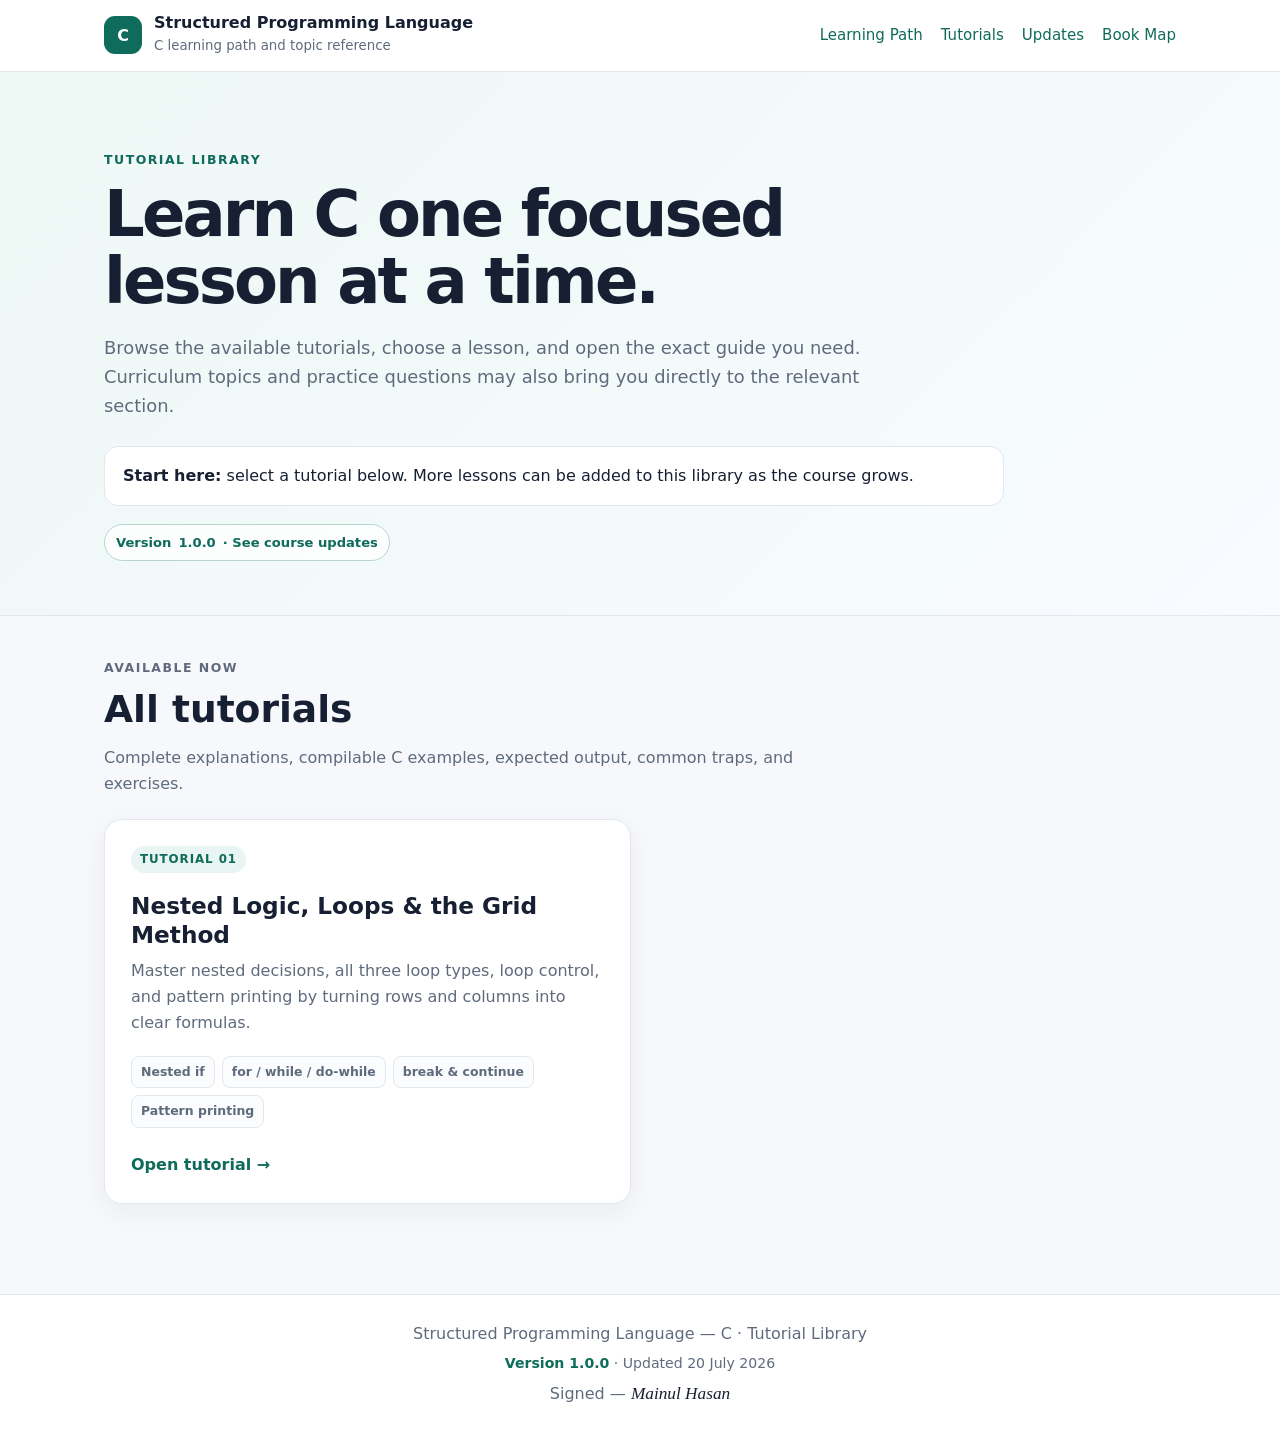
==== tutorials/index.html @ 513449a9 "feat: implement release version tracking and add an updates page to track site history" ====
<!doctype html>
<html lang="en">
<head>
  <meta charset="utf-8">
  <meta name="viewport" content="width=device-width, initial-scale=1">
  <meta name="description" content="Browse complete C programming tutorials connected to the structured learning path.">
  <title>C Programming Tutorials — Structured Programming Language</title>
  <link rel="stylesheet" href="../styles.css">
</head>
<body>
<header class="site-header">
  <div class="header-inner">
    <a class="brand" href="../index.html#top" aria-label="Structured Programming Language C home">
      <span class="brand-mark">C</span>
      <span><strong>Structured Programming Language</strong><small>C learning path and topic reference</small></span>
    </a>
    <nav class="header-nav" aria-label="Main navigation">
      <a href="../index.html#foundation">Learning Path</a>
      <a href="index.html" aria-current="page">Tutorials</a>
      <a href="../updates.html">Updates</a>
      <a href="../index.html#reference">Book Map</a>
    </nav>
  </div>
</header>

<section class="hero" id="top">
  <div class="hero-inner">
    <p class="eyebrow">Tutorial Library</p>
    <h1>Learn C one focused lesson at a time.</h1>
    <p class="hero-copy">Browse the available tutorials, choose a lesson, and open the exact guide you need. Curriculum topics and practice questions may also bring you directly to the relevant section.</p>
    <div class="hero-note"><strong>Start here:</strong> select a tutorial below. More lessons can be added to this library as the course grows.</div>
    <a class="release-badge" href="../updates.html">Version <span data-release-version>1.0.0</span> · See course updates</a>
  </div>
</section>

<main class="tutorial-library">
  <div class="library-intro">
    <div>
      <p class="eyebrow">Available now</p>
      <h2>All tutorials</h2>
      <p>Complete explanations, compilable C examples, expected output, common traps, and exercises.</p>
    </div>
  </div>

  <div class="tutorial-grid">
    <a class="tutorial-card" href="nested-logic-loops-grid-method.html">
      <span class="card-number">Tutorial 01</span>
      <h3>Nested Logic, Loops &amp; the Grid Method</h3>
      <p>Master nested decisions, all three loop types, loop control, and pattern printing by turning rows and columns into clear formulas.</p>
      <div class="tutorial-tags" aria-label="Topics covered">
        <span>Nested if</span>
        <span>for / while / do-while</span>
        <span>break &amp; continue</span>
        <span>Pattern printing</span>
      </div>
      <span class="card-action">Open tutorial →</span>
    </a>
  </div>
</main>

<footer class="site-footer">
  <span>Structured Programming Language — C · Tutorial Library</span>
  <span class="release-line"><a href="../updates.html">Version <span data-release-version>1.0.0</span></a> · Updated <time data-release-date datetime="2026-07-20">20 July 2026</time></span>
  <span>Signed — <span class="signature-name" data-release-author>Mainul Hasan</span></span>
</footer>
<script src="../site-meta.js"></script>
</body>
</html>
---- styles.css ----
:root {
  --bg: #f7f8fb;
  --panel: #ffffff;
  --text: #172033;
  --muted: #5f6b7d;
  --line: #e2e7ef;
  --accent: #0f6b5b;
  --accent-soft: #e9f5f2;
  --shadow: 0 14px 40px rgba(25, 35, 55, .08);
  --max: 1120px;
}
* { box-sizing: border-box; }
html { scroll-behavior: smooth; }
body {
  margin: 0;
  font-family: Inter, ui-sans-serif, system-ui, -apple-system, BlinkMacSystemFont, "Segoe UI", sans-serif;
  color: var(--text);
  background: var(--bg);
  line-height: 1.62;
}
a { color: var(--accent); text-decoration: none; }
a:hover { text-decoration: underline; }
button, input { font: inherit; }
.site-header {
  position: sticky;
  top: 0;
  z-index: 50;
  background: rgba(255,255,255,.94);
  border-bottom: 1px solid var(--line);
  backdrop-filter: blur(10px);
}
.header-inner {
  max-width: var(--max);
  margin: auto;
  padding: 14px 24px;
  display: flex;
  align-items: center;
  justify-content: space-between;
  gap: 20px;
}
.brand { display: flex; gap: 12px; align-items: center; color: var(--text); }
.brand:hover { text-decoration: none; }
.brand-mark {
  width: 38px;
  height: 38px;
  border-radius: 11px;
  display: grid;
  place-items: center;
  background: var(--accent);
  color: white;
  font-weight: 800;
}
.brand strong { display: block; line-height: 1.15; }
.brand small { display: block; color: var(--muted); margin-top: 3px; }
.header-nav { display: flex; gap: 18px; font-size: .94rem; }
.hero {
  background: linear-gradient(135deg, #eef8f5, #f8fbff);
  border-bottom: 1px solid var(--line);
}
.hero-inner { max-width: var(--max); margin: auto; padding: 66px 24px 54px; }
.eyebrow {
  text-transform: uppercase;
  letter-spacing: .12em;
  font-size: .78rem;
  font-weight: 800;
  color: var(--accent);
  margin-bottom: 8px;
}
h1 {
  font-size: clamp(2.15rem, 5vw, 4.15rem);
  line-height: 1.05;
  margin: 10px 0 18px;
  max-width: 900px;
  letter-spacing: -.045em;
}
.hero-copy { font-size: 1.12rem; max-width: 820px; color: var(--muted); }
.hero-note {
  margin-top: 26px;
  padding: 16px 18px;
  max-width: 900px;
  background: white;
  border: 1px solid var(--line);
  border-radius: 14px;
}
.release-badge {
  display: inline-flex;
  align-items: center;
  gap: 7px;
  margin-top: 18px;
  padding: 7px 11px;
  border: 1px solid #b7d6cf;
  border-radius: 999px;
  background: rgba(255,255,255,.82);
  color: var(--accent);
  font-size: .82rem;
  font-weight: 750;
}
.release-badge:hover { background: white; text-decoration: none; }
main.home { max-width: var(--max); margin: auto; padding: 34px 24px 80px; }
.tutorial-library { max-width: var(--max); margin: auto; padding: 42px 24px 90px; }
.library-intro {
  display: flex;
  justify-content: space-between;
  align-items: end;
  gap: 24px;
  margin-bottom: 22px;
}
.library-intro h2 { margin: 0 0 6px; font-size: clamp(1.7rem, 3vw, 2.35rem); }
.library-intro p { margin: 0; color: var(--muted); max-width: 720px; }
.tutorial-grid { display: grid; grid-template-columns: repeat(2, minmax(0, 1fr)); gap: 18px; }
.tutorial-card {
  display: flex;
  flex-direction: column;
  min-height: 310px;
  padding: 26px;
  color: var(--text);
  background: var(--panel);
  border: 1px solid var(--line);
  border-radius: 18px;
  box-shadow: 0 8px 28px rgba(25,35,55,.055);
  transition: transform .18s ease, border-color .18s ease, box-shadow .18s ease;
}
.tutorial-card:hover {
  transform: translateY(-3px);
  border-color: #9fcac0;
  box-shadow: var(--shadow);
  text-decoration: none;
}
.tutorial-card .card-number {
  display: inline-flex;
  width: max-content;
  padding: 4px 9px;
  border-radius: 999px;
  background: var(--accent-soft);
  color: var(--accent);
  font-size: .74rem;
  font-weight: 800;
  letter-spacing: .08em;
  text-transform: uppercase;
}
.tutorial-card h3 { margin: 18px 0 9px; font-size: 1.45rem; line-height: 1.25; }
.tutorial-card p { margin: 0; color: var(--muted); }
.tutorial-tags { display: flex; flex-wrap: wrap; gap: 7px; margin: 20px 0 24px; }
.tutorial-tags span {
  padding: 5px 9px;
  border: 1px solid var(--line);
  border-radius: 8px;
  color: var(--muted);
  background: #fafcfd;
  font-size: .78rem;
  font-weight: 650;
}
.card-action { margin-top: auto; color: var(--accent); font-weight: 800; }
.updates-page { max-width: 900px; margin: auto; padding: 42px 24px 90px; }
.release-card {
  padding: 28px;
  border: 1px solid #b7d6cf;
  border-radius: 18px;
  background: linear-gradient(135deg, #f2faf7, #ffffff);
  box-shadow: var(--shadow);
}
.release-card + .release-card { margin-top: 18px; }
.release-head { display: flex; align-items: flex-start; justify-content: space-between; gap: 20px; }
.release-head h2 { margin: 4px 0 0; font-size: 1.65rem; }
.release-date { color: var(--muted); font-size: .9rem; white-space: nowrap; }
.change-groups { display: grid; grid-template-columns: repeat(2, minmax(0,1fr)); gap: 14px; margin-top: 22px; }
.change-group { padding: 17px; border: 1px solid var(--line); border-radius: 13px; background: white; }
.change-group h3 { margin: 0 0 8px; font-size: 1rem; }
.change-group ul { margin: 0; padding-left: 19px; color: var(--muted); }
.change-group li { margin: 5px 0; }
.version-guide { margin-top: 30px; padding: 24px; border: 1px solid var(--line); border-radius: 16px; background: white; }
.version-guide h2 { margin: 0 0 8px; }
.version-guide p { color: var(--muted); }
.version-guide code { color: var(--accent); background: var(--accent-soft); padding: 2px 6px; border-radius: 5px; }
.signature-name { font-family: Georgia, "Times New Roman", serif; font-style: italic; font-size: 1.08rem; color: var(--text); }
.toolbar {
  display: grid;
  grid-template-columns: minmax(0, 1fr) auto;
  gap: 12px;
  align-items: center;
  margin: 8px 0 6px;
}
.search-wrap input {
  width: 100%;
  padding: 14px 16px;
  border: 1px solid var(--line);
  border-radius: 12px;
  background: white;
  color: var(--text);
  outline: none;
}
.search-wrap input:focus { border-color: #93c6ba; box-shadow: 0 0 0 3px rgba(15,107,91,.09); }
.toolbar-actions { display: flex; gap: 8px; }
.toolbar-actions button {
  border: 1px solid var(--line);
  background: white;
  color: var(--text);
  padding: 11px 13px;
  border-radius: 10px;
  cursor: pointer;
}
.toolbar-actions button:hover { border-color: #b7d6cf; background: #fbfefd; }
.search-status { min-height: 24px; margin: 4px 0 0; color: var(--muted); font-size: .9rem; }
.part { margin-top: 52px; scroll-margin-top: 90px; }
.part-head { margin-bottom: 18px; }
.part-head h2 { font-size: clamp(1.8rem, 3vw, 2.65rem); margin: 0 0 5px; letter-spacing: -.025em; }
.part-head p { margin: 0; color: var(--muted); max-width: 850px; }
.pipeline-list { display: grid; gap: 10px; }
.pipeline-item {
  background: var(--panel);
  border: 1px solid var(--line);
  border-radius: 15px;
  overflow: clip;
  box-shadow: 0 4px 14px rgba(30,40,60,.025);
}
.pipeline-item[open] { border-color: #b7d6cf; box-shadow: var(--shadow); }
.pipeline-item summary {
  list-style: none;
  cursor: pointer;
  display: grid;
  grid-template-columns: auto minmax(0, 1fr) auto;
  gap: 14px;
  align-items: center;
  padding: 17px 18px;
  user-select: none;
}
.pipeline-item summary::-webkit-details-marker { display: none; }
.pipeline-item summary:hover { background: #fbfefd; }
.num {
  display: inline-flex;
  min-width: 42px;
  height: 29px;
  padding: 0 9px;
  align-items: center;
  justify-content: center;
  border-radius: 999px;
  background: var(--accent-soft);
  color: var(--accent);
  font-weight: 800;
  font-size: .82rem;
}
.summary-copy { min-width: 0; }
.summary-copy strong { display: block; font-size: 1.04rem; line-height: 1.35; }
.summary-copy small { display: block; color: var(--muted); margin-top: 4px; line-height: 1.4; }
.chevron { color: var(--muted); font-size: 1.2rem; transition: transform .18s ease; }
.pipeline-item[open] .chevron { transform: rotate(180deg); }
.pipeline-content {
  border-top: 1px solid var(--line);
  padding: 20px 22px 22px 74px;
  background: #fcfdfd;
}
.pipeline-content h4 { margin: 0 0 11px; font-size: 1rem; }
.topic-list {
  columns: 2;
  column-gap: 42px;
  margin: 0;
  padding-left: 20px;
}
.topic-list li { break-inside: avoid; margin: 6px 0; padding-left: 2px; }
.topic-list a {
  font-weight: 650;
  text-decoration: underline;
  text-decoration-color: #a9cec5;
  text-underline-offset: 3px;
}
.topic-list a:hover { text-decoration-color: currentColor; }
.tutorial-link {
  display: flex;
  align-items: center;
  gap: 9px;
  width: fit-content;
  margin-top: 18px;
  padding: 11px 14px;
  border: 1px solid #b7d6cf;
  border-radius: 11px;
  background: var(--accent-soft);
  font-weight: 700;
}
.tutorial-link:hover { background: #dcefeb; text-decoration: none; }
.tutorial-link span:first-child {
  font-size: .72rem;
  letter-spacing: .08em;
  text-transform: uppercase;
  color: var(--muted);
}
.book-ref {
  margin-top: 18px;
  padding-top: 14px;
  border-top: 1px dashed var(--line);
  color: var(--muted);
  font-size: .92rem;
}
.reference-box {
  margin-top: 58px;
  padding: 25px;
  border: 1px solid var(--line);
  border-radius: 18px;
  background: white;
  scroll-margin-top: 90px;
}
.reference-box h2 { margin: 0 0 8px; }
.reference-box > p:not(.eyebrow) { color: var(--muted); max-width: 900px; }
.chapter-grid { display: grid; grid-template-columns: repeat(2, 1fr); gap: 8px 20px; color: var(--muted); }
.hidden { display: none !important; }
.sr-only {
  position: absolute;
  width: 1px;
  height: 1px;
  padding: 0;
  margin: -1px;
  overflow: hidden;
  clip: rect(0,0,0,0);
  white-space: nowrap;
  border: 0;
}
footer {
  border-top: 1px solid var(--line);
  padding: 26px 24px;
  color: var(--muted);
  text-align: center;
  background: white;
}
.site-footer { display: flex; flex-direction: column; align-items: center; gap: 5px; }
.site-footer .release-line { font-size: .88rem; }
.site-footer .release-line a { font-weight: 800; }
@media (max-width: 780px) {
  .header-nav { display: none; }
  .toolbar { grid-template-columns: 1fr; }
  .toolbar-actions { justify-content: flex-start; }
  .topic-list, .chapter-grid { columns: 1; grid-template-columns: 1fr; }
  .pipeline-content { padding-left: 22px; }
  .summary-copy small { font-size: .82rem; }
  .tutorial-grid { grid-template-columns: 1fr; }
  .library-intro { display: block; }
  .change-groups { grid-template-columns: 1fr; }
  .release-head { display: block; }
  .release-date { display: block; margin-top: 6px; }
}
@media (max-width: 520px) {
  .header-inner, .hero-inner, main.home, .tutorial-library, .updates-page { padding-left: 16px; padding-right: 16px; }
  .brand small { display: none; }
  .brand strong { font-size: .92rem; }
  .pipeline-item summary { grid-template-columns: auto minmax(0,1fr) auto; gap: 10px; padding: 15px; }
  .summary-copy strong { font-size: .98rem; }
  .topic-list { columns: 1; }
  .toolbar-actions { display: grid; grid-template-columns: 1fr 1fr; }
  .tutorial-library { padding-top: 30px; padding-bottom: 64px; }
  .tutorial-card { min-height: 0; padding: 21px; }
  .tutorial-card h3 { font-size: 1.28rem; }
  .release-card { padding: 21px; }
}
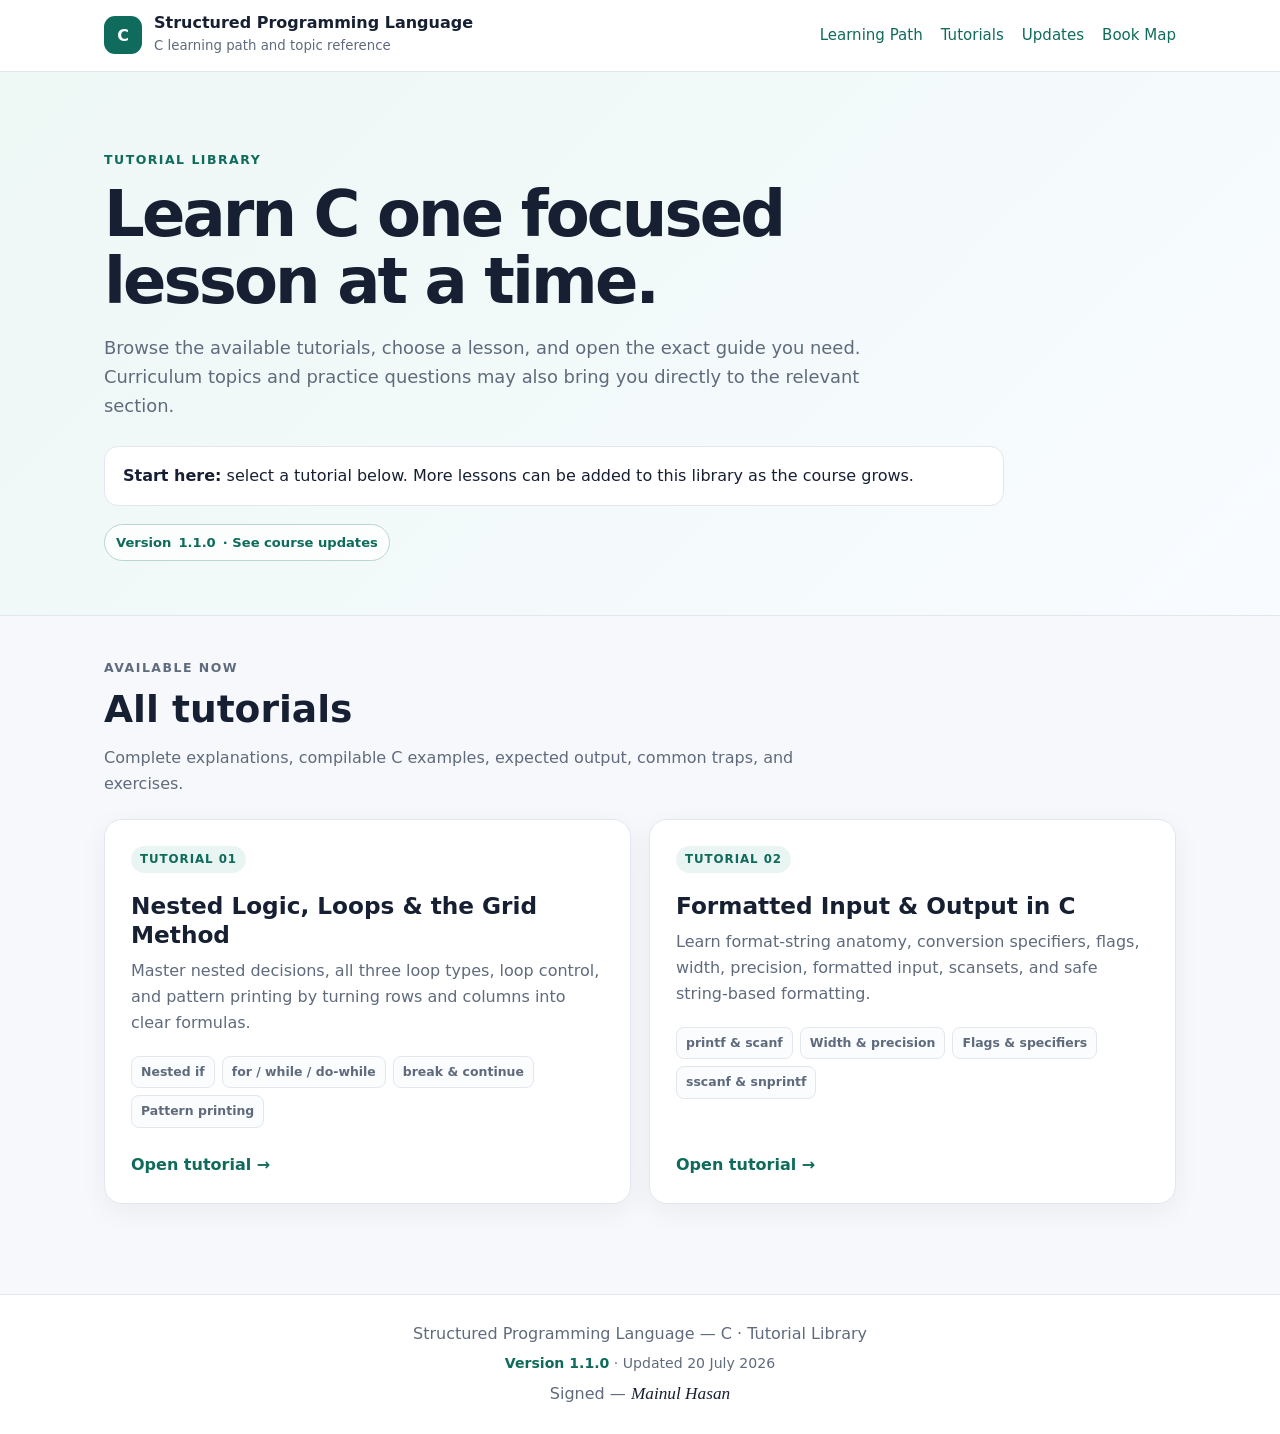
==== commit f917233d: "feat: add Formatted Input & Output tutorial and update version to 1.1.0" ====
--- a/tutorials/index.html
+++ b/tutorials/index.html
@@ -29,7 +29,7 @@
     <h1>Learn C one focused lesson at a time.</h1>
     <p class="hero-copy">Browse the available tutorials, choose a lesson, and open the exact guide you need. Curriculum topics and practice questions may also bring you directly to the relevant section.</p>
     <div class="hero-note"><strong>Start here:</strong> select a tutorial below. More lessons can be added to this library as the course grows.</div>
-    <a class="release-badge" href="../updates.html">Version <span data-release-version>1.0.0</span> · See course updates</a>
+    <a class="release-badge" href="../updates.html">Version <span data-release-version>1.1.0</span> · See course updates</a>
   </div>
 </section>
 
@@ -55,12 +55,24 @@
       </div>
       <span class="card-action">Open tutorial →</span>
     </a>
+    <a class="tutorial-card" href="formatted-input-output.html">
+      <span class="card-number">Tutorial 02</span>
+      <h3>Formatted Input &amp; Output in C</h3>
+      <p>Learn format-string anatomy, conversion specifiers, flags, width, precision, formatted input, scansets, and safe string-based formatting.</p>
+      <div class="tutorial-tags" aria-label="Topics covered">
+        <span>printf &amp; scanf</span>
+        <span>Width &amp; precision</span>
+        <span>Flags &amp; specifiers</span>
+        <span>sscanf &amp; snprintf</span>
+      </div>
+      <span class="card-action">Open tutorial →</span>
+    </a>
   </div>
 </main>
 
 <footer class="site-footer">
   <span>Structured Programming Language — C · Tutorial Library</span>
-  <span class="release-line"><a href="../updates.html">Version <span data-release-version>1.0.0</span></a> · Updated <time data-release-date datetime="2026-07-20">20 July 2026</time></span>
+  <span class="release-line"><a href="../updates.html">Version <span data-release-version>1.1.0</span></a> · Updated <time data-release-date datetime="2026-07-20">20 July 2026</time></span>
   <span>Signed — <span class="signature-name" data-release-author>Mainul Hasan</span></span>
 </footer>
 <script src="../site-meta.js"></script>
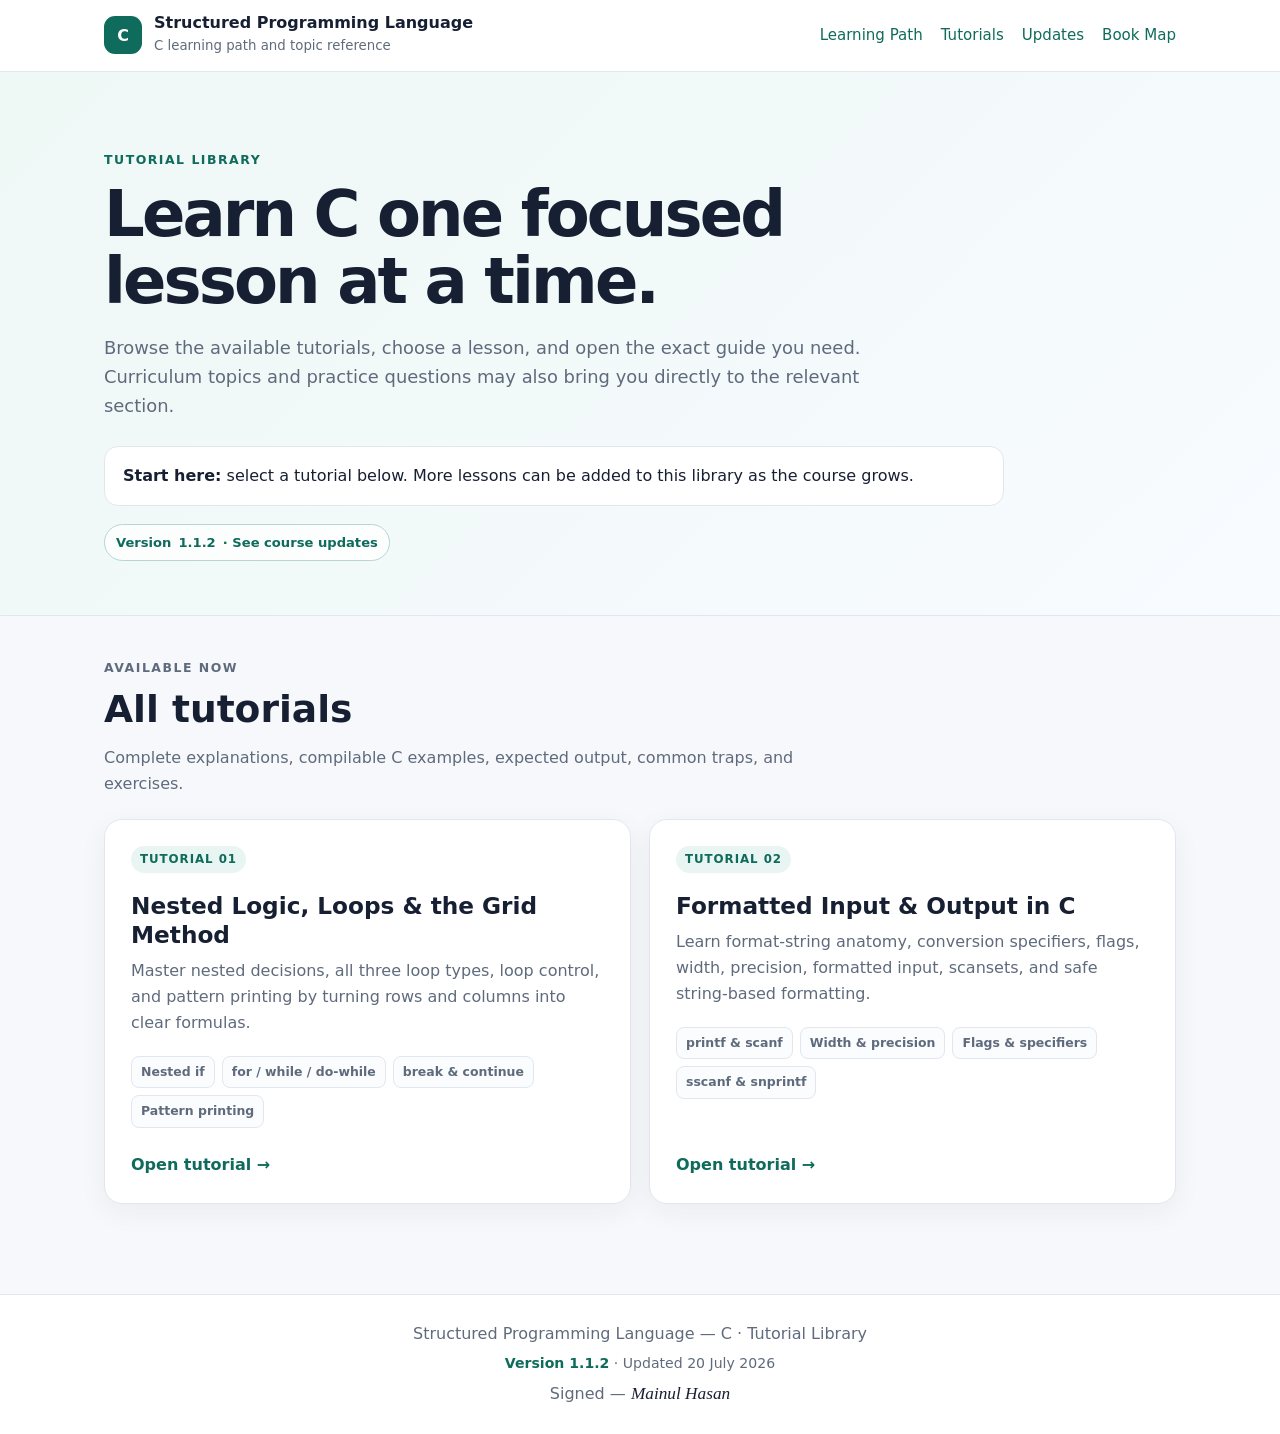
==== commit 5666277f: "feat: add mobile navigation menu and responsive layout improvements, and update course version to 1." ====
--- a/tutorials/index.html
+++ b/tutorials/index.html
@@ -6,6 +6,7 @@
   <meta name="description" content="Browse complete C programming tutorials connected to the structured learning path.">
   <title>C Programming Tutorials — Structured Programming Language</title>
   <link rel="stylesheet" href="../styles.css">
+  <link rel="stylesheet" href="../mobile-nav.css">
 </head>
 <body>
 <header class="site-header">
@@ -20,6 +21,10 @@
       <a href="../updates.html">Updates</a>
       <a href="../index.html#reference">Book Map</a>
     </nav>
+    <button class="nav-toggle" type="button" aria-expanded="false" aria-label="Open navigation">
+      <span class="nav-toggle-label">Open navigation</span>
+      <span class="nav-toggle-bar"></span><span class="nav-toggle-bar"></span><span class="nav-toggle-bar"></span>
+    </button>
   </div>
 </header>
 
@@ -29,7 +34,7 @@
     <h1>Learn C one focused lesson at a time.</h1>
     <p class="hero-copy">Browse the available tutorials, choose a lesson, and open the exact guide you need. Curriculum topics and practice questions may also bring you directly to the relevant section.</p>
     <div class="hero-note"><strong>Start here:</strong> select a tutorial below. More lessons can be added to this library as the course grows.</div>
-    <a class="release-badge" href="../updates.html">Version <span data-release-version>1.1.0</span> · See course updates</a>
+    <a class="release-badge" href="../updates.html">Version <span data-release-version>1.1.2</span> · See course updates</a>
   </div>
 </section>
 
@@ -72,9 +77,10 @@
 
 <footer class="site-footer">
   <span>Structured Programming Language — C · Tutorial Library</span>
-  <span class="release-line"><a href="../updates.html">Version <span data-release-version>1.1.0</span></a> · Updated <time data-release-date datetime="2026-07-20">20 July 2026</time></span>
+  <span class="release-line"><a href="../updates.html">Version <span data-release-version>1.1.2</span></a> · Updated <time data-release-date datetime="2026-07-20">20 July 2026</time></span>
   <span>Signed — <span class="signature-name" data-release-author>Mainul Hasan</span></span>
 </footer>
-<script src="../site-meta.js"></script>
+<script src="../site-meta.js?v=1.1.2"></script>
+<script src="../site-nav.js?v=1.1.2"></script>
 </body>
 </html>
--- a/mobile-nav.css
+++ b/mobile-nav.css
@@ -0,0 +1,99 @@
+.nav-toggle {
+  display: none;
+  width: 42px;
+  height: 42px;
+  flex: 0 0 42px;
+  align-items: center;
+  justify-content: center;
+  flex-direction: column;
+  gap: 5px;
+  padding: 0;
+  border: 1px solid var(--line, #e2e7ef);
+  border-radius: 11px;
+  background: var(--panel, var(--card, #fff));
+  color: var(--text, var(--ink, #172033));
+  cursor: pointer;
+}
+.nav-toggle:hover { background: var(--accent-soft, var(--teal-soft, #e9f5f2)); }
+.nav-toggle-bar { display: block; width: 19px; height: 2px; border-radius: 2px; background: currentColor; }
+.nav-toggle-label {
+  position: absolute;
+  width: 1px;
+  height: 1px;
+  padding: 0;
+  margin: -1px;
+  overflow: hidden;
+  clip: rect(0,0,0,0);
+  white-space: nowrap;
+  border: 0;
+}
+.mobile-nav-backdrop {
+  position: fixed;
+  inset: 0;
+  z-index: 90;
+  background: rgba(13, 23, 38, .46);
+  opacity: 0;
+  pointer-events: none;
+  transition: opacity .2s ease;
+}
+.mobile-nav-drawer {
+  position: fixed;
+  top: 0;
+  right: 0;
+  z-index: 100;
+  width: min(86vw, 340px);
+  height: 100vh;
+  height: 100dvh;
+  padding: 18px;
+  background: var(--panel, var(--card, #fff));
+  color: var(--text, var(--ink, #172033));
+  box-shadow: -18px 0 48px rgba(17, 31, 49, .2);
+  transform: translateX(105%);
+  visibility: hidden;
+  transition: transform .22s ease, visibility 0s linear .22s;
+  overflow-y: auto;
+}
+.mobile-nav-open { overflow: hidden; }
+.mobile-nav-open .mobile-nav-backdrop { opacity: 1; pointer-events: auto; }
+.mobile-nav-open .mobile-nav-drawer {
+  transform: translateX(0);
+  visibility: visible;
+  transition: transform .22s ease;
+}
+.mobile-nav-head { display: flex; align-items: center; justify-content: space-between; gap: 16px; padding-bottom: 16px; border-bottom: 1px solid var(--line, #e2e7ef); }
+.mobile-nav-title { font-size: .78rem; font-weight: 800; letter-spacing: .1em; text-transform: uppercase; color: var(--accent, var(--teal, #0f6b5b)); }
+.mobile-nav-close {
+  width: 40px;
+  height: 40px;
+  border: 1px solid var(--line, #e2e7ef);
+  border-radius: 10px;
+  background: transparent;
+  color: inherit;
+  font-size: 1.65rem;
+  line-height: 1;
+  cursor: pointer;
+}
+.mobile-nav-links { display: grid; gap: 7px; margin-top: 18px; }
+.mobile-nav-links a {
+  display: block;
+  padding: 13px 14px;
+  border: 1px solid transparent;
+  border-radius: 11px;
+  color: var(--text, var(--ink, #172033));
+  font-weight: 720;
+  text-decoration: none;
+}
+.mobile-nav-links a:hover,
+.mobile-nav-links a:focus-visible,
+.mobile-nav-links a[aria-current="page"] {
+  border-color: #b7d6cf;
+  background: var(--accent-soft, var(--teal-soft, #e9f5f2));
+  color: var(--accent, var(--teal, #0f6b5b));
+}
+@media (max-width: 780px) {
+  .nav-toggle { display: inline-flex; }
+}
+@media (prefers-reduced-motion: reduce) {
+  .mobile-nav-backdrop,
+  .mobile-nav-drawer { transition: none; }
+}
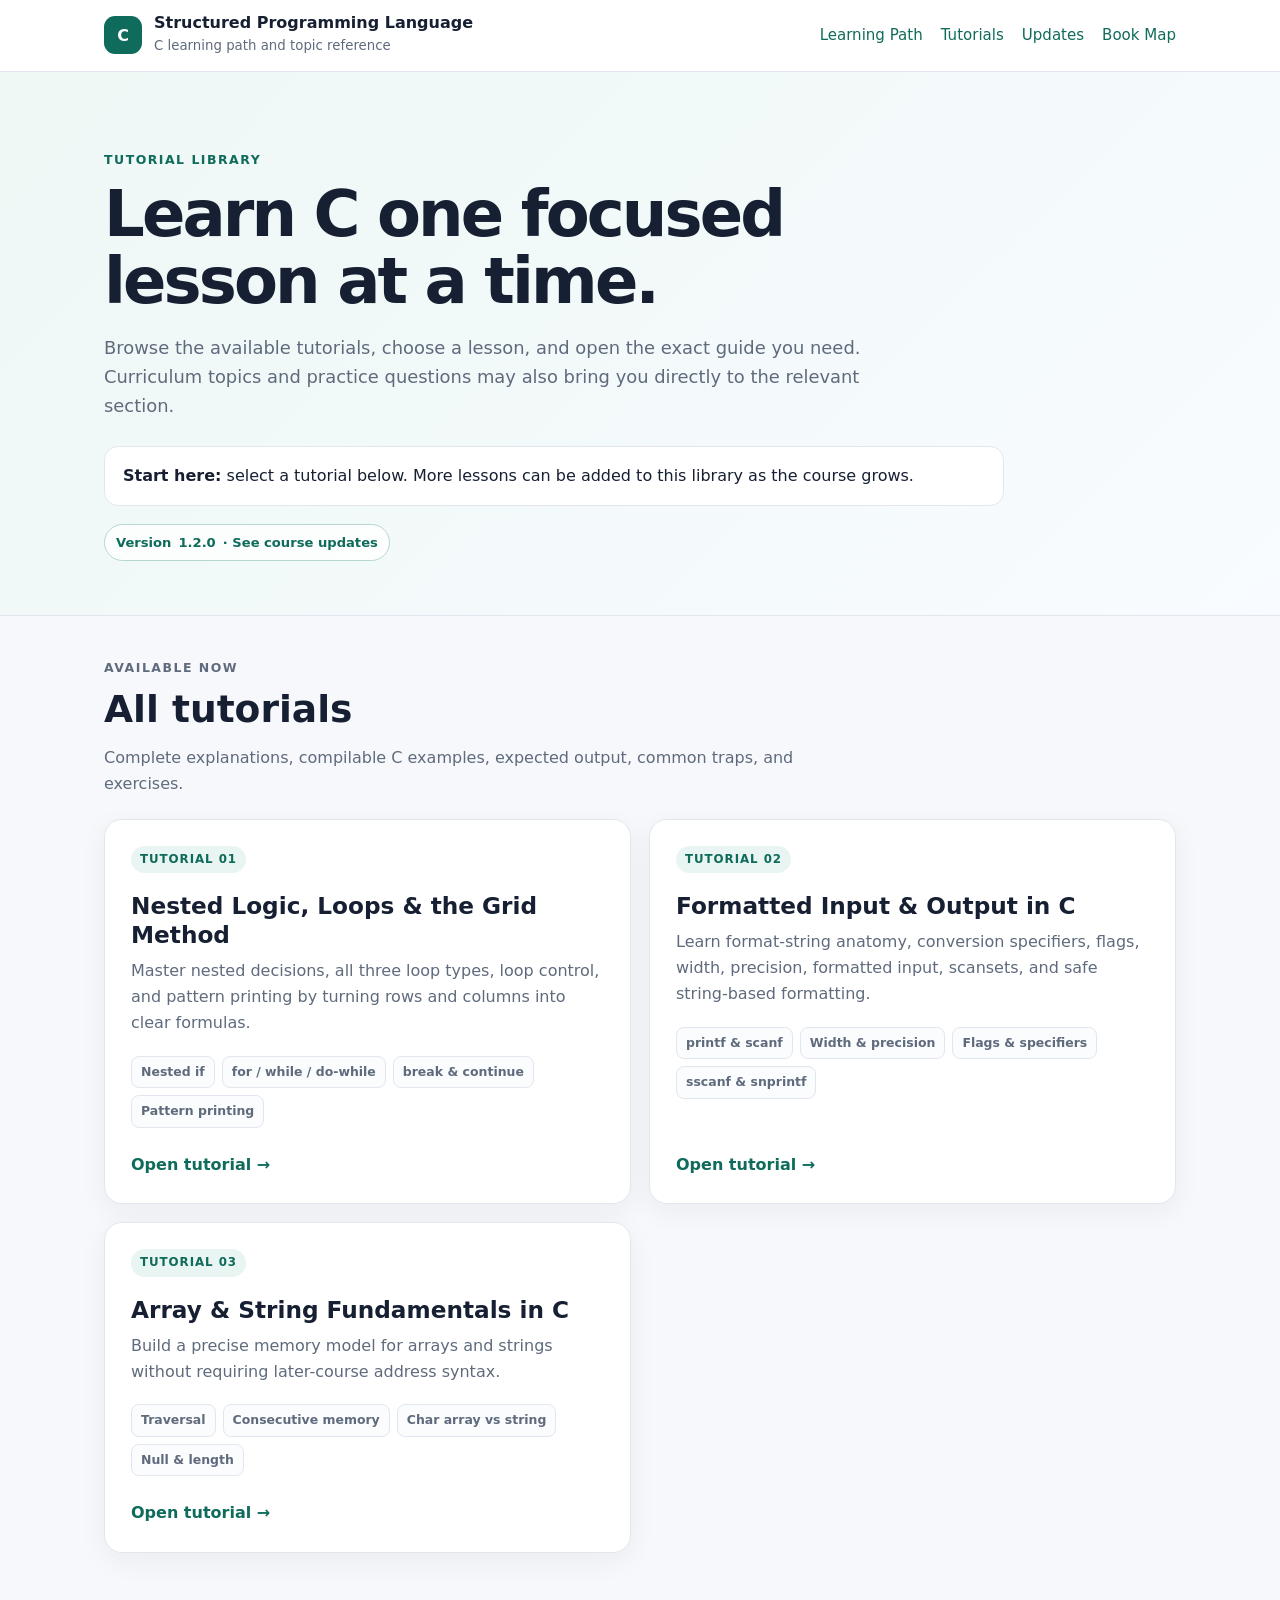
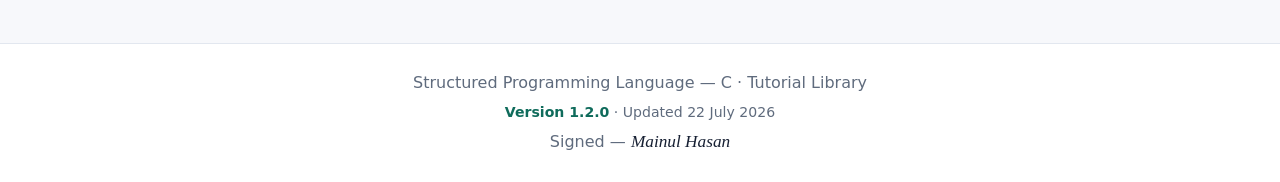
==== commit c9914db1: "feat: add Array & String Fundamentals tutorial and update course curriculum and versioning to 1.2.0" ====
--- a/tutorials/index.html
+++ b/tutorials/index.html
@@ -34,7 +34,7 @@
     <h1>Learn C one focused lesson at a time.</h1>
     <p class="hero-copy">Browse the available tutorials, choose a lesson, and open the exact guide you need. Curriculum topics and practice questions may also bring you directly to the relevant section.</p>
     <div class="hero-note"><strong>Start here:</strong> select a tutorial below. More lessons can be added to this library as the course grows.</div>
-    <a class="release-badge" href="../updates.html">Version <span data-release-version>1.1.2</span> · See course updates</a>
+    <a class="release-badge" href="../updates.html">Version <span data-release-version>1.2.0</span> · See course updates</a>
   </div>
 </section>
 
@@ -72,15 +72,27 @@
       </div>
       <span class="card-action">Open tutorial →</span>
     </a>
+    <a class="tutorial-card" href="array-string-fundamentals.html">
+      <span class="card-number">Tutorial 03</span>
+      <h3>Array &amp; String Fundamentals in C</h3>
+      <p>Build a precise memory model for arrays and strings without requiring later-course address syntax.</p>
+      <div class="tutorial-tags" aria-label="Topics covered">
+        <span>Traversal</span>
+        <span>Consecutive memory</span>
+        <span>Char array vs string</span>
+        <span>Null &amp; length</span>
+      </div>
+      <span class="card-action">Open tutorial →</span>
+    </a>
   </div>
 </main>
 
 <footer class="site-footer">
   <span>Structured Programming Language — C · Tutorial Library</span>
-  <span class="release-line"><a href="../updates.html">Version <span data-release-version>1.1.2</span></a> · Updated <time data-release-date datetime="2026-07-20">20 July 2026</time></span>
+  <span class="release-line"><a href="../updates.html">Version <span data-release-version>1.2.0</span></a> · Updated <time data-release-date datetime="2026-07-22">22 July 2026</time></span>
   <span>Signed — <span class="signature-name" data-release-author>Mainul Hasan</span></span>
 </footer>
-<script src="../site-meta.js?v=1.1.2"></script>
-<script src="../site-nav.js?v=1.1.2"></script>
+<script src="../site-meta.js?v=1.2.0"></script>
+<script src="../site-nav.js?v=1.2.0"></script>
 </body>
 </html>
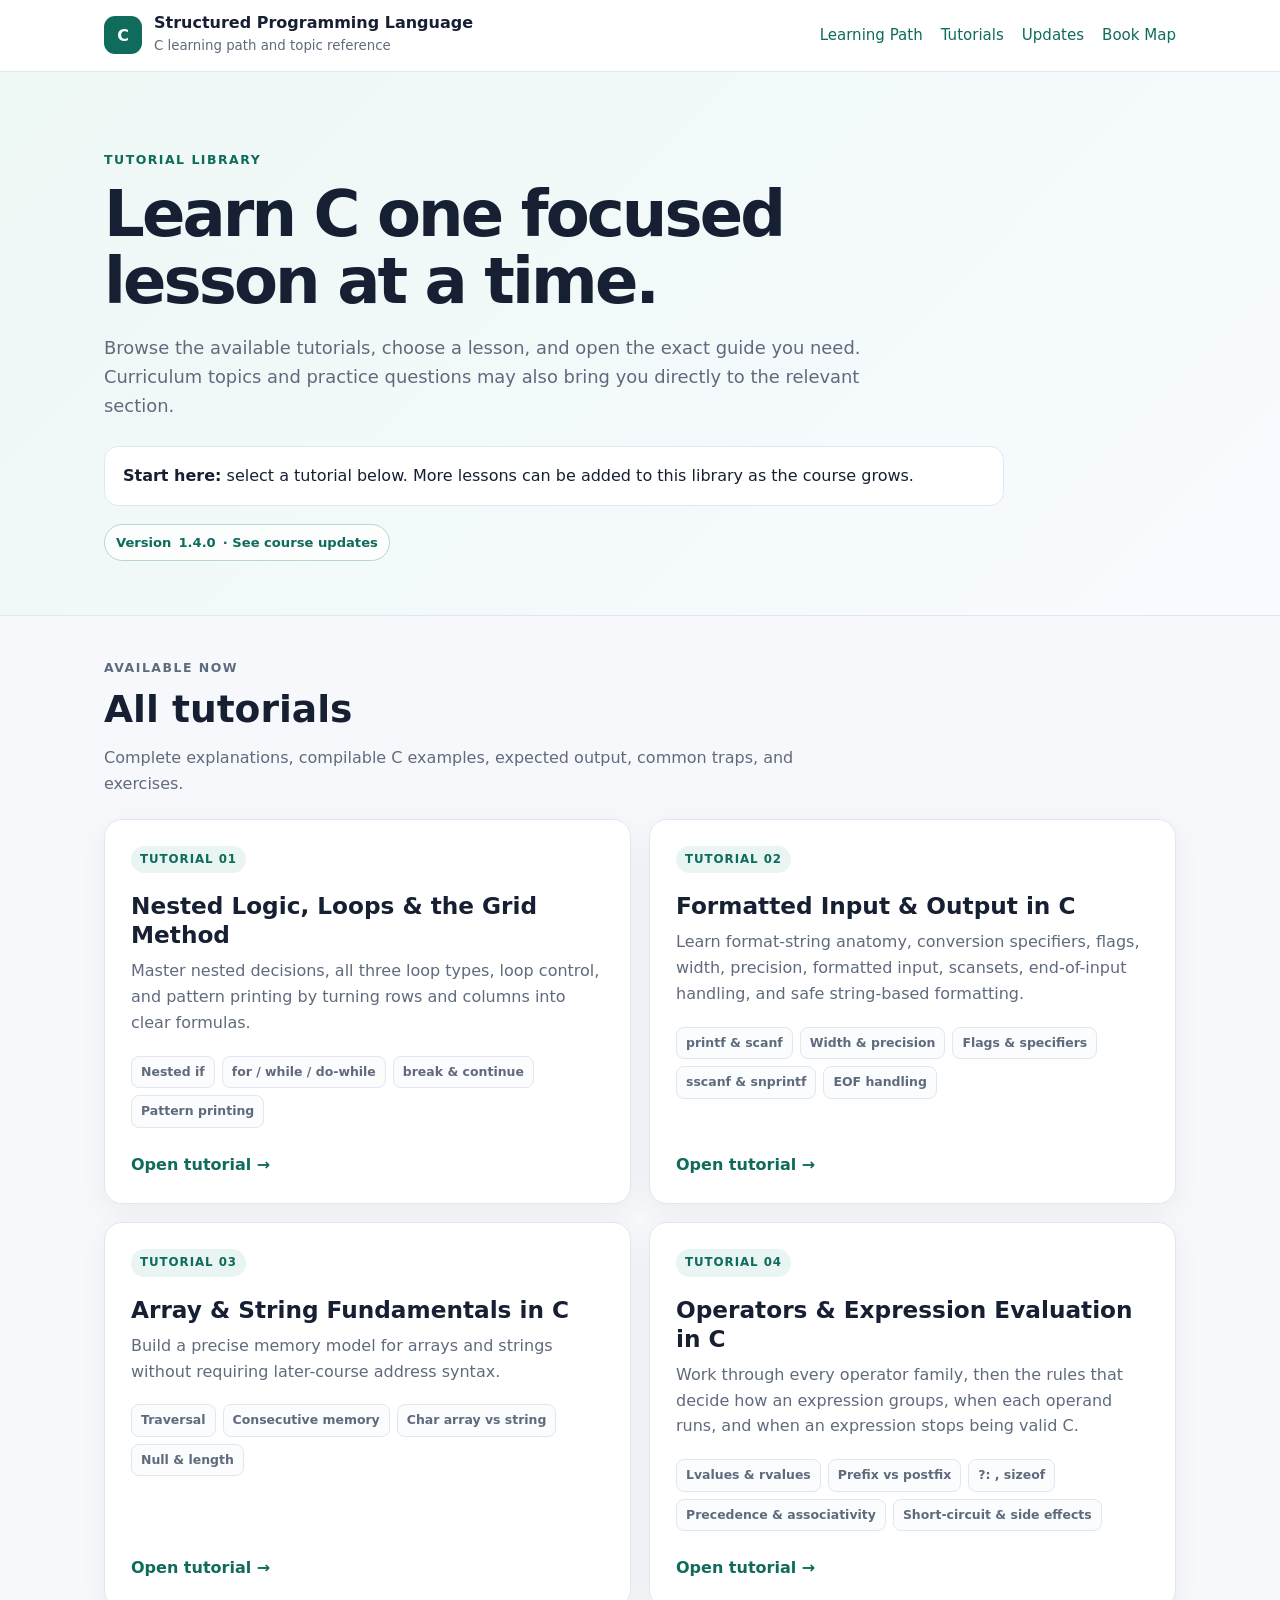
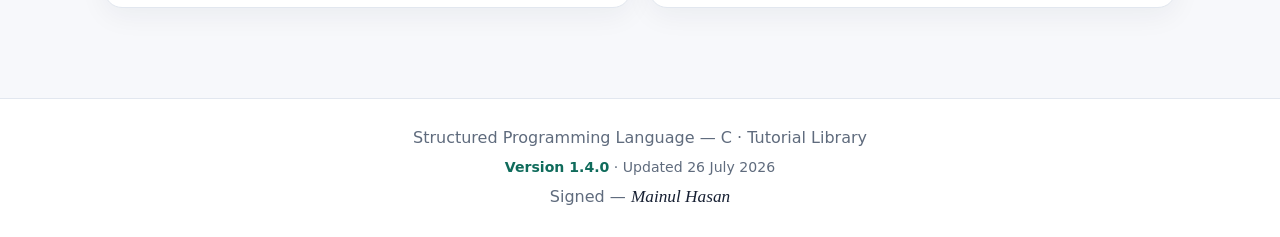
==== commit 3859bea9: "feat: add Operators and Expressions tutorial and link curriculum topics to tutorial sections" ====
--- a/tutorials/index.html
+++ b/tutorials/index.html
@@ -34,7 +34,7 @@
     <h1>Learn C one focused lesson at a time.</h1>
     <p class="hero-copy">Browse the available tutorials, choose a lesson, and open the exact guide you need. Curriculum topics and practice questions may also bring you directly to the relevant section.</p>
     <div class="hero-note"><strong>Start here:</strong> select a tutorial below. More lessons can be added to this library as the course grows.</div>
-    <a class="release-badge" href="../updates.html">Version <span data-release-version>1.2.0</span> · See course updates</a>
+    <a class="release-badge" href="../updates.html">Version <span data-release-version>1.4.0</span> · See course updates</a>
   </div>
 </section>
 
@@ -63,12 +63,13 @@
     <a class="tutorial-card" href="formatted-input-output.html">
       <span class="card-number">Tutorial 02</span>
       <h3>Formatted Input &amp; Output in C</h3>
-      <p>Learn format-string anatomy, conversion specifiers, flags, width, precision, formatted input, scansets, and safe string-based formatting.</p>
+      <p>Learn format-string anatomy, conversion specifiers, flags, width, precision, formatted input, scansets, end-of-input handling, and safe string-based formatting.</p>
       <div class="tutorial-tags" aria-label="Topics covered">
         <span>printf &amp; scanf</span>
         <span>Width &amp; precision</span>
         <span>Flags &amp; specifiers</span>
         <span>sscanf &amp; snprintf</span>
+        <span>EOF handling</span>
       </div>
       <span class="card-action">Open tutorial →</span>
     </a>
@@ -84,15 +85,28 @@
       </div>
       <span class="card-action">Open tutorial →</span>
     </a>
+    <a class="tutorial-card" href="operators-and-expressions.html">
+      <span class="card-number">Tutorial 04</span>
+      <h3>Operators &amp; Expression Evaluation in C</h3>
+      <p>Work through every operator family, then the rules that decide how an expression groups, when each operand runs, and when an expression stops being valid C.</p>
+      <div class="tutorial-tags" aria-label="Topics covered">
+        <span>Lvalues &amp; rvalues</span>
+        <span>Prefix vs postfix</span>
+        <span>?: , sizeof</span>
+        <span>Precedence &amp; associativity</span>
+        <span>Short-circuit &amp; side effects</span>
+      </div>
+      <span class="card-action">Open tutorial →</span>
+    </a>
   </div>
 </main>
 
 <footer class="site-footer">
   <span>Structured Programming Language — C · Tutorial Library</span>
-  <span class="release-line"><a href="../updates.html">Version <span data-release-version>1.2.0</span></a> · Updated <time data-release-date datetime="2026-07-22">22 July 2026</time></span>
+  <span class="release-line"><a href="../updates.html">Version <span data-release-version>1.4.0</span></a> · Updated <time data-release-date datetime="2026-07-26">26 July 2026</time></span>
   <span>Signed — <span class="signature-name" data-release-author>Mainul Hasan</span></span>
 </footer>
-<script src="../site-meta.js?v=1.2.0"></script>
-<script src="../site-nav.js?v=1.2.0"></script>
+<script src="../site-meta.js?v=1.4.0"></script>
+<script src="../site-nav.js?v=1.4.0"></script>
 </body>
 </html>
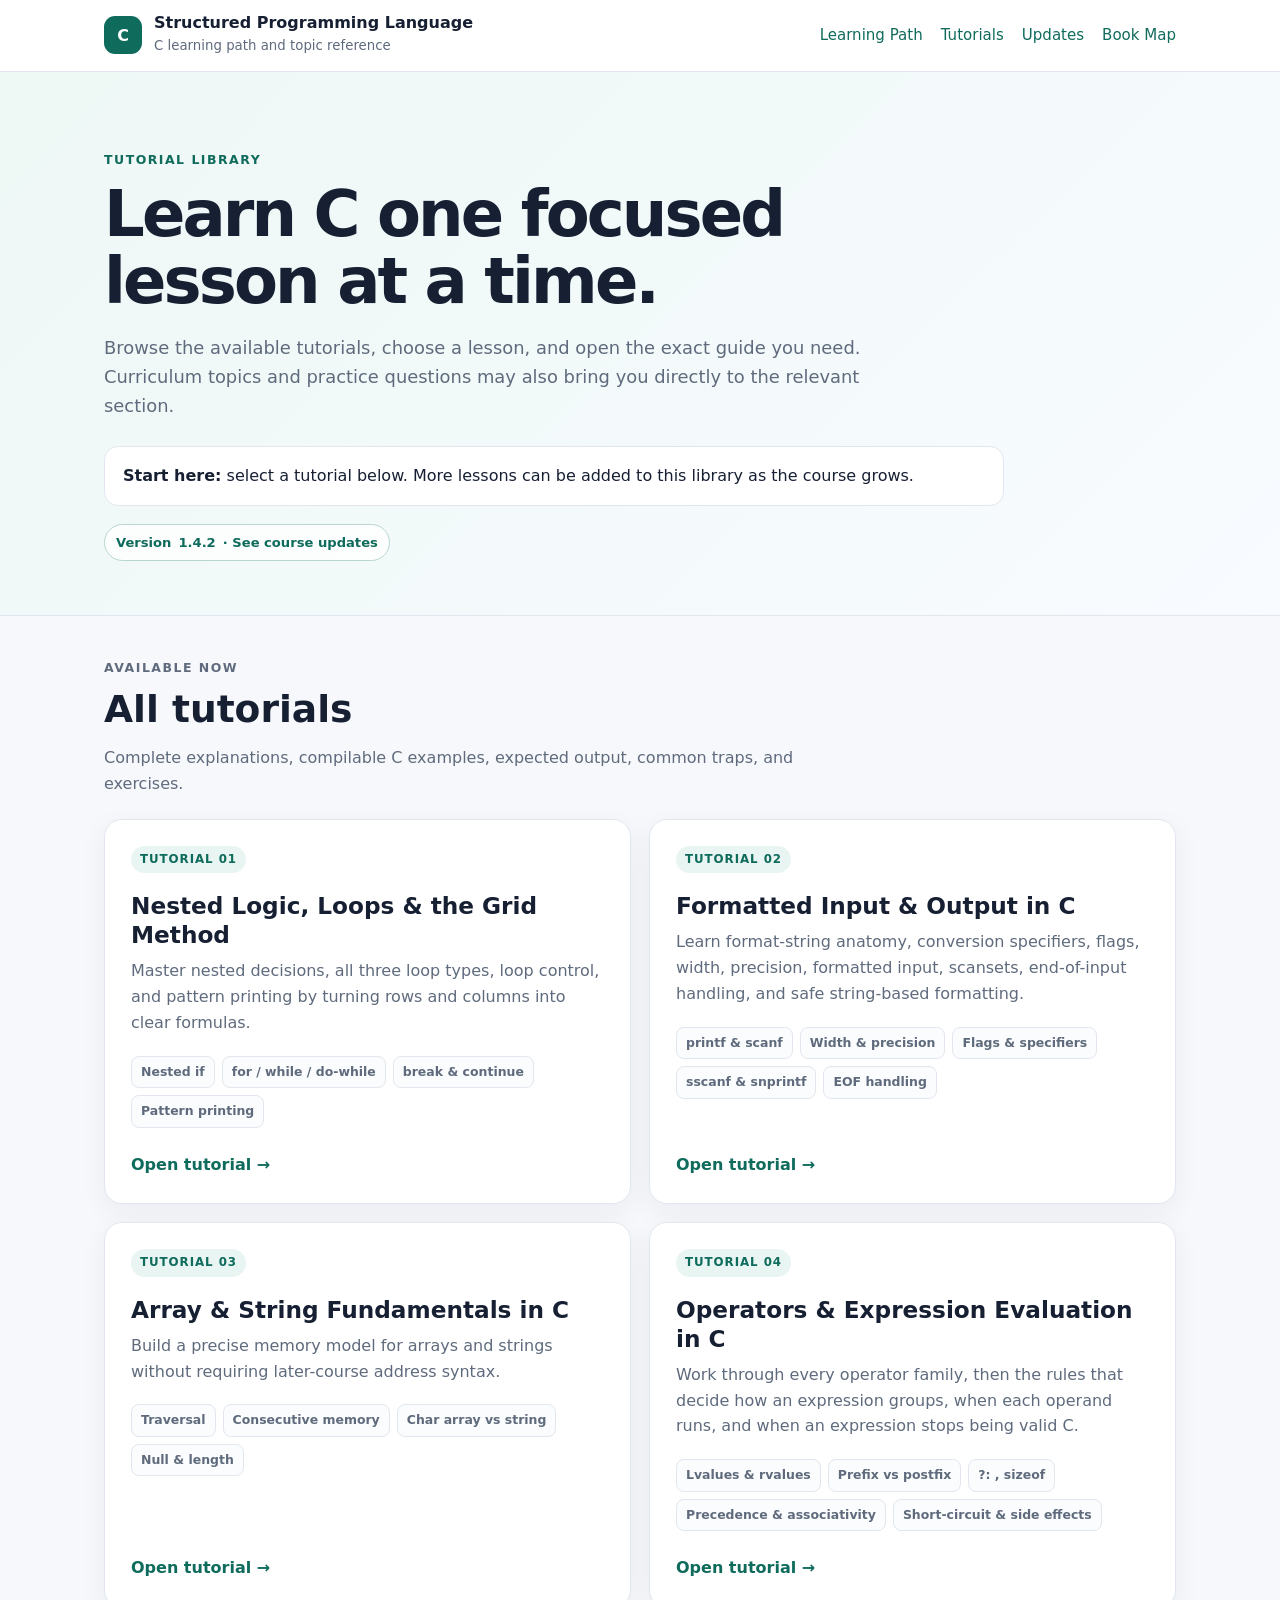
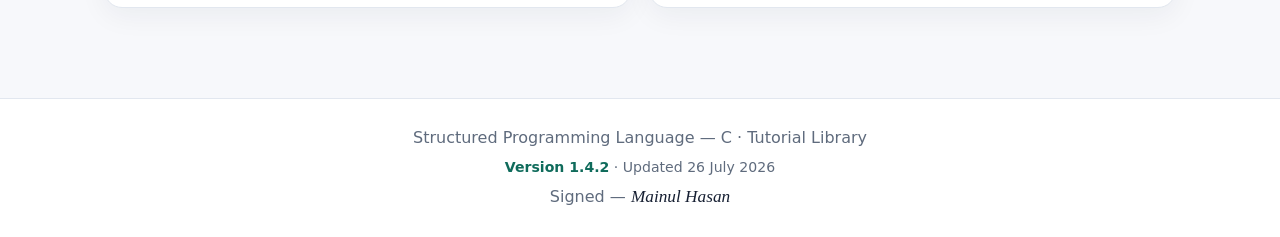
==== commit eff26a9e: "chore: bump version to 1.4.2 and add back-to-top navigation component" ====
--- a/tutorials/index.html
+++ b/tutorials/index.html
@@ -34,7 +34,7 @@
     <h1>Learn C one focused lesson at a time.</h1>
     <p class="hero-copy">Browse the available tutorials, choose a lesson, and open the exact guide you need. Curriculum topics and practice questions may also bring you directly to the relevant section.</p>
     <div class="hero-note"><strong>Start here:</strong> select a tutorial below. More lessons can be added to this library as the course grows.</div>
-    <a class="release-badge" href="../updates.html">Version <span data-release-version>1.4.0</span> · See course updates</a>
+    <a class="release-badge" href="../updates.html">Version <span data-release-version>1.4.2</span> · See course updates</a>
   </div>
 </section>
 
@@ -103,10 +103,10 @@
 
 <footer class="site-footer">
   <span>Structured Programming Language — C · Tutorial Library</span>
-  <span class="release-line"><a href="../updates.html">Version <span data-release-version>1.4.0</span></a> · Updated <time data-release-date datetime="2026-07-26">26 July 2026</time></span>
+  <span class="release-line"><a href="../updates.html">Version <span data-release-version>1.4.2</span></a> · Updated <time data-release-date datetime="2026-07-26">26 July 2026</time></span>
   <span>Signed — <span class="signature-name" data-release-author>Mainul Hasan</span></span>
 </footer>
-<script src="../site-meta.js?v=1.4.0"></script>
-<script src="../site-nav.js?v=1.4.0"></script>
+<script src="../site-meta.js?v=1.4.2"></script>
+<script src="../site-nav.js?v=1.4.2"></script>
 </body>
 </html>
--- a/styles.css
+++ b/styles.css
@@ -11,6 +11,7 @@
 }
 * { box-sizing: border-box; }
 html { scroll-behavior: smooth; }
+@media (prefers-reduced-motion: reduce) { html { scroll-behavior: auto; } }
 body {
   margin: 0;
   font-family: Inter, ui-sans-serif, system-ui, -apple-system, BlinkMacSystemFont, "Segoe UI", sans-serif;
--- a/mobile-nav.css
+++ b/mobile-nav.css
@@ -90,10 +90,43 @@
   background: var(--accent-soft, var(--teal-soft, #e9f5f2));
   color: var(--accent, var(--teal, #0f6b5b));
 }
+.back-to-top {
+  position: fixed;
+  right: 22px;
+  bottom: 22px;
+  z-index: 80;
+  display: grid;
+  place-items: center;
+  width: 46px;
+  height: 46px;
+  padding: 0;
+  border: 1px solid #b7d6cf;
+  border-radius: 50%;
+  background: var(--accent, var(--teal, #0f6b5b));
+  color: #fff;
+  cursor: pointer;
+  box-shadow: 0 6px 18px rgba(15, 40, 34, .28);
+  opacity: 0;
+  transform: translateY(12px);
+  visibility: hidden;
+  transition: opacity .18s ease, transform .18s ease, visibility 0s linear .18s;
+}
+.back-to-top svg { width: 19px; height: 19px; display: block; }
+.back-to-top:hover { background: #0c5749; }
+.back-to-top:focus-visible { outline: 3px solid var(--accent, var(--teal, #0f6b5b)); outline-offset: 3px; }
+.back-to-top.is-visible {
+  opacity: 1;
+  transform: translateY(0);
+  visibility: visible;
+  transition: opacity .18s ease, transform .18s ease;
+}
+.mobile-nav-open .back-to-top { opacity: 0; visibility: hidden; pointer-events: none; }
 @media (max-width: 780px) {
   .nav-toggle { display: inline-flex; }
+  .back-to-top { right: 14px; bottom: 14px; width: 42px; height: 42px; }
 }
 @media (prefers-reduced-motion: reduce) {
   .mobile-nav-backdrop,
-  .mobile-nav-drawer { transition: none; }
+  .mobile-nav-drawer,
+  .back-to-top { transition: none; }
 }
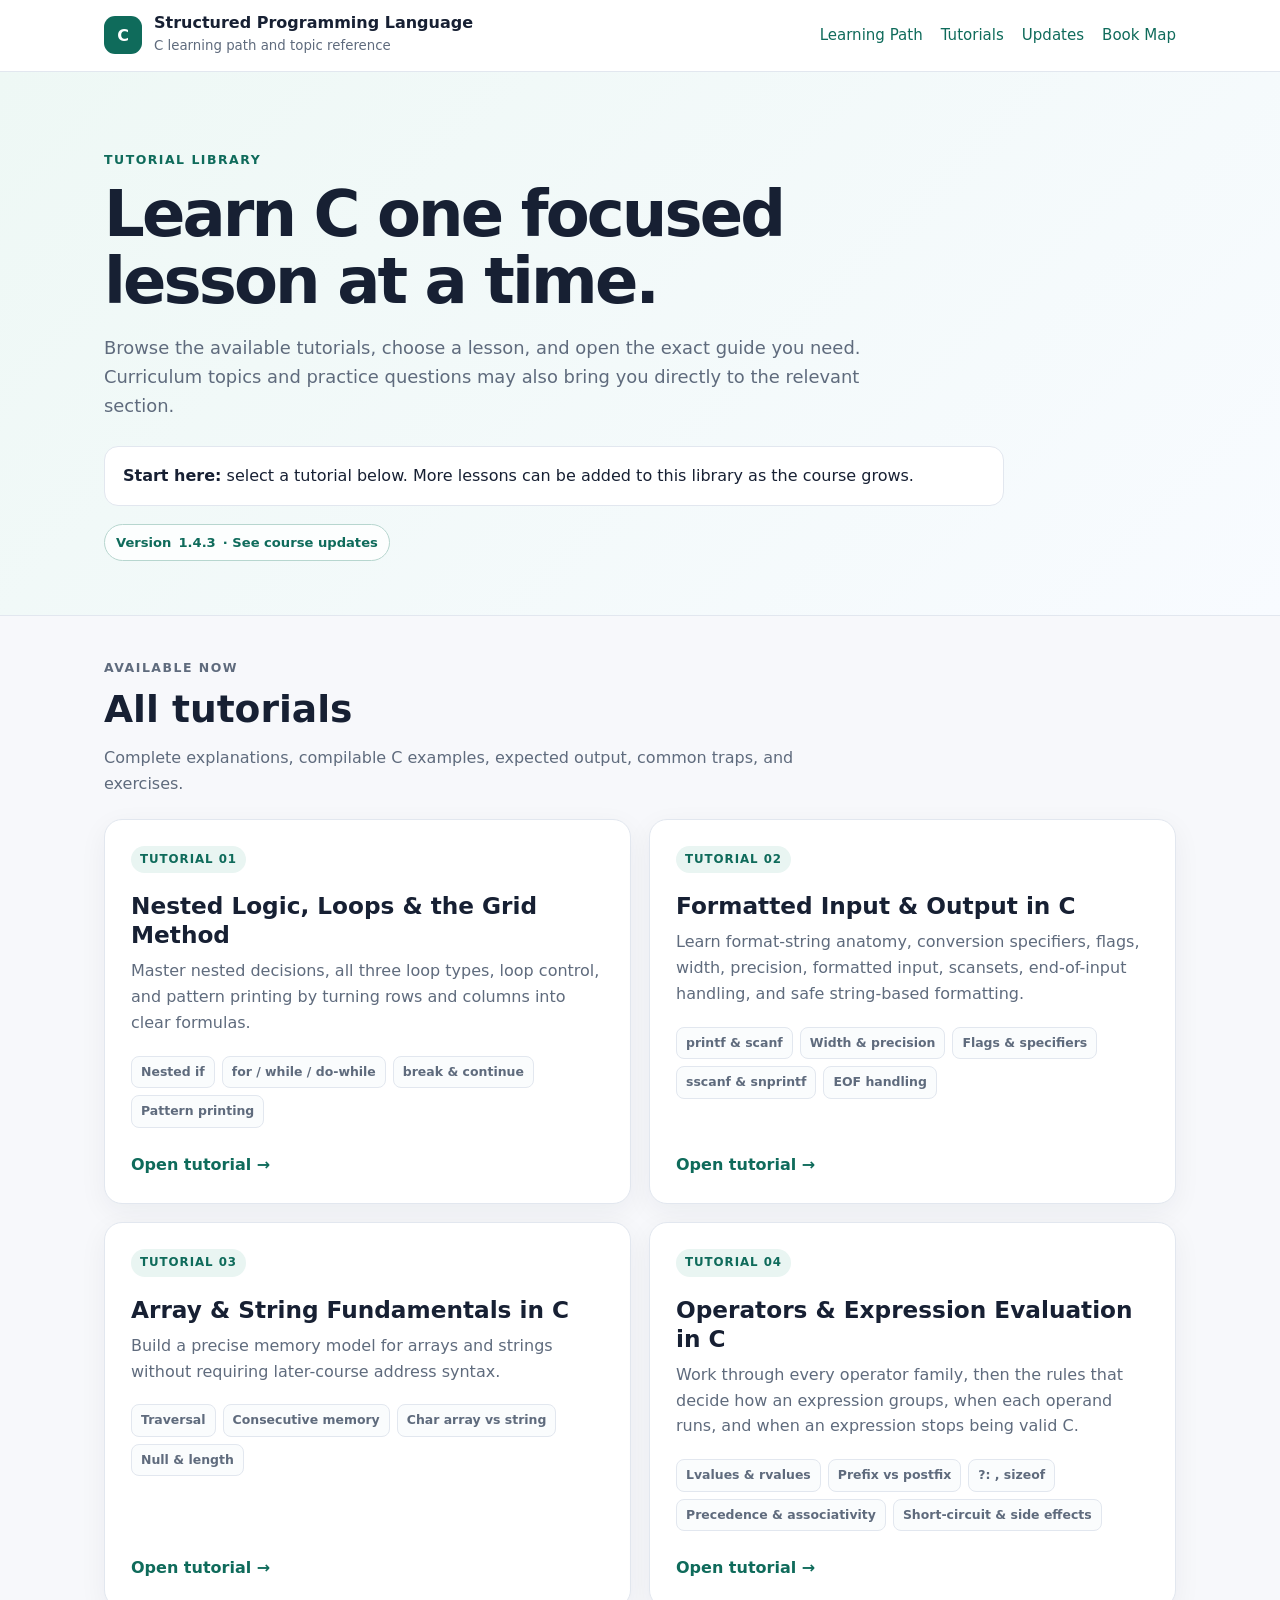
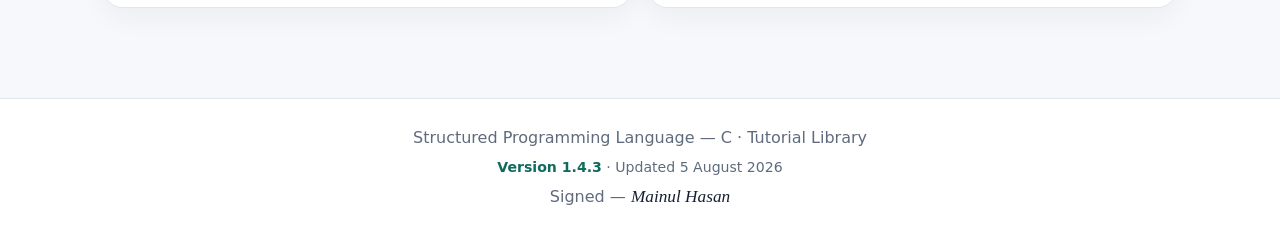
==== commit 4da21dbe: "feat: upgrade course to v1.4.3 with expanded lvalue conversion examples and documentation updates" ====
--- a/tutorials/index.html
+++ b/tutorials/index.html
@@ -34,7 +34,7 @@
     <h1>Learn C one focused lesson at a time.</h1>
     <p class="hero-copy">Browse the available tutorials, choose a lesson, and open the exact guide you need. Curriculum topics and practice questions may also bring you directly to the relevant section.</p>
     <div class="hero-note"><strong>Start here:</strong> select a tutorial below. More lessons can be added to this library as the course grows.</div>
-    <a class="release-badge" href="../updates.html">Version <span data-release-version>1.4.2</span> · See course updates</a>
+    <a class="release-badge" href="../updates.html">Version <span data-release-version>1.4.3</span> · See course updates</a>
   </div>
 </section>
 
@@ -103,10 +103,10 @@
 
 <footer class="site-footer">
   <span>Structured Programming Language — C · Tutorial Library</span>
-  <span class="release-line"><a href="../updates.html">Version <span data-release-version>1.4.2</span></a> · Updated <time data-release-date datetime="2026-07-26">26 July 2026</time></span>
+  <span class="release-line"><a href="../updates.html">Version <span data-release-version>1.4.3</span></a> · Updated <time data-release-date datetime="2026-08-05">5 August 2026</time></span>
   <span>Signed — <span class="signature-name" data-release-author>Mainul Hasan</span></span>
 </footer>
-<script src="../site-meta.js?v=1.4.2"></script>
-<script src="../site-nav.js?v=1.4.2"></script>
+<script src="../site-meta.js?v=1.4.3"></script>
+<script src="../site-nav.js?v=1.4.3"></script>
 </body>
 </html>
